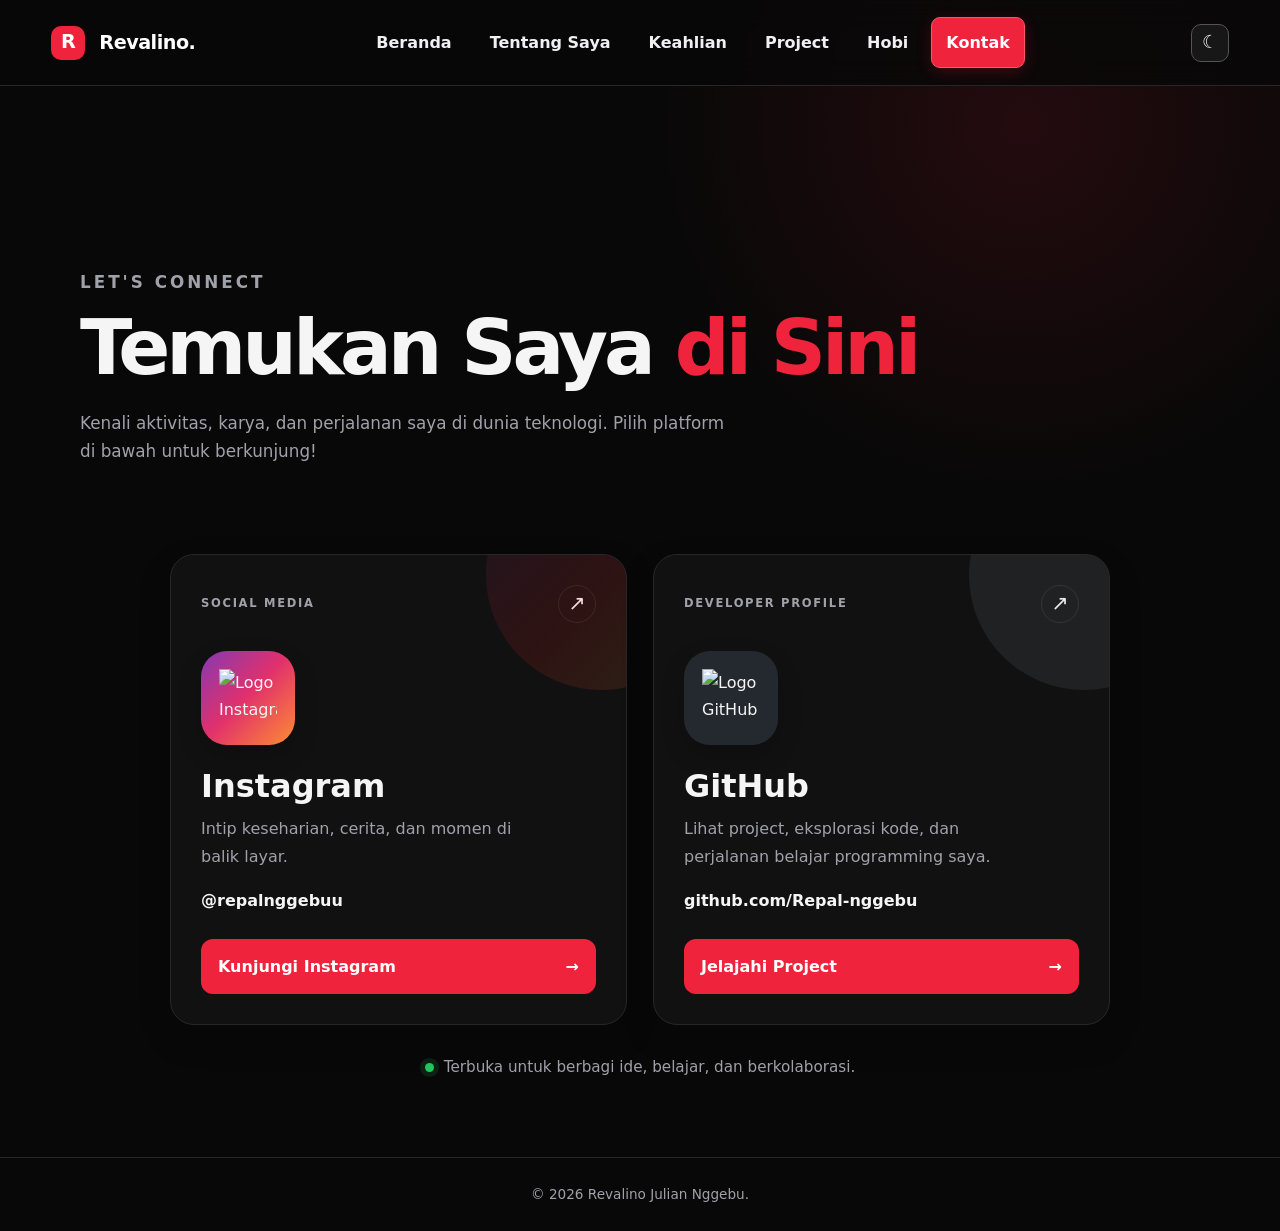
==== contact.html @ 938e16a3 "Upload portfolio website" ====
<!DOCTYPE html>
<html lang="id">
<head><meta charset="UTF-8"><meta name="viewport" content="width=device-width,initial-scale=1.0"><title>Kontak | Revalino</title><link rel="stylesheet" href="style.css"></head>
<body>
<header class="navbar"><a class="brand" href="home.html"><span>R</span> Revalino.</a><button class="menu-toggle">☰</button><nav class="nav-links"><a href="home.html">Beranda</a><a href="about.html">Tentang Saya</a><a href="skills.html">Keahlian</a><a href="projects.html">Project</a><a href="hobbies.html">Hobi</a><a class="active" href="contact.html">Kontak</a></nav><button class="theme-toggle">☾</button></header>
<main class="page container contact-page">
<div class="page-title reveal"><p class="eyebrow">LET'S CONNECT</p><h1>Temukan Saya <span>di Sini</span></h1><p>Kenali aktivitas, karya, dan perjalanan saya di dunia teknologi. Pilih platform di bawah untuk berkunjung!</p></div>
<section class="social-showcase reveal" aria-label="Akun media sosial">
  <a class="social-card instagram-card" href="https://instagram.com/repalnggebuu?srtk=MTA0azJ3cm05enR4bQ%3D%3D" target="_blank" rel="noopener noreferrer" aria-label="Buka akun Instagram">
    <div class="social-card-top"><span class="social-platform">SOCIAL MEDIA</span><span class="social-arrow" aria-hidden="true">↗</span></div>
    <div class="social-brand-icon instagram-brand"><img src="https://cdn.simpleicons.org/instagram/FFFFFF" alt="Logo Instagram"></div>
    <h2>Instagram</h2>
    <p>Intip keseharian, cerita, dan momen di balik layar.</p>
    <span class="social-username">@repalnggebuu</span>
    <span class="social-cta">Kunjungi Instagram <span aria-hidden="true">→</span></span>
  </a>
  <a class="social-card github-card" href="https://github.com/Repal-nggebu" target="_blank" rel="noopener noreferrer" aria-label="Buka akun GitHub">
    <div class="social-card-top"><span class="social-platform">DEVELOPER PROFILE</span><span class="social-arrow" aria-hidden="true">↗</span></div>
    <div class="social-brand-icon github-brand"><img src="https://cdn.simpleicons.org/github/FFFFFF" alt="Logo GitHub"></div>
    <h2>GitHub</h2>
    <p>Lihat project, eksplorasi kode, dan perjalanan belajar programming saya.</p>
    <span class="social-username">github.com/Repal-nggebu</span>
    <span class="social-cta">Jelajahi Project <span aria-hidden="true">→</span></span>
  </a>
</section>
<p class="contact-footer-note reveal"><span class="contact-pulse"></span> Terbuka untuk berbagi ide, belajar, dan berkolaborasi.</p>
</main><footer><p>© <span id="year"></span> Revalino Julian Nggebu.</p></footer><script src="script.js"></script></body></html>
---- style.css ----
:root{--bg:#080808;--surface:#111;--surface2:#171717;--text:#f5f5f5;--muted:#a1a1aa;--red:#ef233c;--red2:#ff5268;--border:#27272a;--shadow:0 20px 60px rgba(0,0,0,.35)}*{box-sizing:border-box;margin:0;padding:0}html{scroll-behavior:smooth}body{font-family:Inter,ui-sans-serif,system-ui,-apple-system,Segoe UI,sans-serif;background:radial-gradient(circle at 80% 10%,rgba(239,35,60,.12),transparent 25%),var(--bg);color:var(--text);line-height:1.7;min-height:100vh}body.light{--bg:#f5f5f5;--surface:#fff;--surface2:#eee;--text:#18181b;--muted:#5f5f67;--border:#ddd}a{color:inherit;text-decoration:none}.container{width:min(1120px,92%);margin:auto}.navbar{height:78px;display:flex;align-items:center;justify-content:space-between;gap:20px;padding:0 4%;border-bottom:1px solid var(--border);background:rgba(8,8,8,.8);backdrop-filter:blur(16px);position:sticky;top:0;z-index:20}.brand{font-weight:900;font-size:1.2rem;letter-spacing:-.5px}.brand span{display:inline-grid;place-items:center;background:var(--red);width:34px;height:34px;border-radius:10px;margin-right:8px}.nav-links{display:flex;gap:6px}.nav-links a{padding:8px 12px;border-radius:9px;color:var(--muted);font-size:.92rem}.nav-links a:hover,.nav-links a.active{color:#fff;background:rgba(239,35,60,.12)}.theme-toggle,.menu-toggle{background:var(--surface2);border:1px solid var(--border);color:var(--text);width:38px;height:38px;border-radius:10px;cursor:pointer}.menu-toggle{display:none}.hero{min-height:calc(100vh - 78px);display:grid;grid-template-columns:1.15fr .85fr;align-items:center;gap:70px}.eyebrow{color:var(--red2);font-size:.75rem;font-weight:800;letter-spacing:3px;margin-bottom:12px}.hero h1,.page-title h1{font-size:clamp(2.7rem,6vw,5.6rem);line-height:1.02;letter-spacing:-4px}.hero h1 span,.page-title h1 span{color:var(--red)}.lead,.page-title p{color:var(--muted);max-width:650px;margin-top:22px;font-size:1.05rem}.hero-actions{display:flex;gap:12px;margin-top:30px}.btn{display:inline-flex;align-items:center;justify-content:center;gap:12px;padding:12px 20px;border-radius:12px;border:1px solid var(--border);font-weight:800;cursor:pointer}.btn.primary{background:var(--red);border-color:var(--red);color:#fff}.btn.primary:hover{background:var(--red2)}.btn.ghost:hover{border-color:var(--red);color:var(--red2)}.mini-stats{display:flex;gap:34px;margin-top:50px}.mini-stats strong{display:block;font-size:1.5rem}.mini-stats small{color:var(--muted)}.hero-card{position:relative;min-height:450px;display:grid;place-items:center}.glow{position:absolute;width:300px;height:300px;background:var(--red);filter:blur(100px);opacity:.25}.avatar{width:190px;height:190px;border-radius:50%;display:grid;place-items:center;background:linear-gradient(145deg,#252525,#0b0b0b);border:1px solid #3a3a3a;box-shadow:0 0 0 12px rgba(239,35,60,.05),var(--shadow);font-size:2.5rem;font-weight:900;position:relative;z-index:2}.avatar.large{width:160px;height:160px;margin-bottom:25px}.code-window{position:absolute;right:0;bottom:20px;width:280px;padding:20px;border:1px solid var(--border);border-radius:16px;background:rgba(17,17,17,.9);box-shadow:var(--shadow);font-family:ui-monospace,monospace;font-size:.78rem;z-index:3}.dots{display:flex;gap:6px;margin-bottom:15px}.dots i{width:8px;height:8px;border-radius:50%;background:#555}.code-window code{color:#c8c8c8}.code-window code span{color:#ff7181}.code-window code b{color:#ffd166}.section,.page{padding:90px 0}.section-heading{margin-bottom:35px}.section-heading h2{font-size:2.3rem;line-height:1.1}.cards.three{display:grid;grid-template-columns:repeat(3,1fr);gap:18px}.glass-card,.hobby-card,.project-card{background:linear-gradient(145deg,rgba(255,255,255,.05),rgba(255,255,255,.015));border:1px solid var(--border);border-radius:20px;box-shadow:var(--shadow)}.glass-card{padding:28px}.glass-card .icon{font-size:2rem;color:var(--red)}.glass-card h3{margin:10px 0 6px}.glass-card p,.project-body p,.hobby-card p{color:var(--muted)}footer{border-top:1px solid var(--border);padding:25px 4%;text-align:center;color:var(--muted);font-size:.85rem}.page-title{padding:70px 0 50px}.about-grid,.skills-layout,.contact-grid{display:grid;grid-template-columns:1fr 1fr;gap:25px}.big p{margin:15px 0;color:var(--muted)}.timeline{display:flex;flex-direction:column;gap:18px}.timeline-item{display:grid;grid-template-columns:55px 1fr;gap:15px;padding:22px;border:1px solid var(--border);border-radius:16px;background:var(--surface)}.timeline-item>span{display:grid;place-items:center;width:44px;height:44px;border-radius:12px;background:rgba(239,35,60,.12);color:var(--red);font-weight:900}.timeline-item small,.tag{color:var(--red2);font-size:.7rem;font-weight:900;letter-spacing:1.5px}.skills-layout .glass-card{height:max-content}.skill{margin-top:22px}.skill>div:first-child{display:flex;justify-content:space-between;margin-bottom:7px}.skill span{color:var(--muted);font-size:.8rem}.bar{height:8px;background:var(--surface2);border-radius:99px;overflow:hidden}.bar i{display:block;height:100%;background:linear-gradient(90deg,var(--red),var(--red2));border-radius:99px}.tool-grid{display:grid;grid-template-columns:repeat(2,1fr);gap:12px}.tool{padding:25px;border:1px solid var(--border);border-radius:16px;background:var(--surface);font-weight:900}.tool small{display:block;color:var(--muted);font-weight:500}.project-grid{display:grid;grid-template-columns:repeat(2,1fr);gap:22px}.project-card{overflow:hidden}.project-cover{height:190px;display:grid;place-items:center;font-size:2rem;font-weight:1000;letter-spacing:5px;background:linear-gradient(135deg,#3a080f,#ef233c)}.project-cover.dark{background:linear-gradient(135deg,#050505,#252525)}.project-cover.purple{background:linear-gradient(135deg,#180a27,#7438ca)}.project-cover.grid-art{background-color:#111;background-image:linear-gradient(#292929 1px,transparent 1px),linear-gradient(90deg,#292929 1px,transparent 1px);background-size:25px 25px}.project-body{padding:24px}.project-body h2{margin:8px 0}.project-tech{display:flex;flex-wrap:wrap;gap:8px;margin-top:18px}.project-tech span{font-size:.75rem;padding:5px 9px;border-radius:7px;background:var(--surface2);color:var(--muted)}.hobby-grid{display:grid;grid-template-columns:repeat(2,1fr);gap:20px}.hobby-card{padding:35px}.hobby-icon{font-size:3rem;margin-bottom:10px}.contact-info{display:flex;flex-direction:column;gap:14px}.contact-item{display:flex;gap:16px;align-items:center;padding:20px;border:1px solid var(--border);border-radius:16px;background:var(--surface)}.contact-item>span{width:44px;height:44px;border-radius:12px;background:rgba(239,35,60,.12);color:var(--red);display:grid;place-items:center;font-size:1.3rem}.contact-item small{display:block;color:var(--muted);font-size:.65rem;letter-spacing:2px}.contact-item b{font-size:.9rem}.contact-form{display:flex;flex-direction:column;gap:15px}.contact-form label{font-weight:700}.contact-form input,.contact-form textarea{display:block;width:100%;margin-top:7px;padding:12px 14px;border-radius:10px;border:1px solid var(--border);background:var(--surface2);color:var(--text);font:inherit;outline:none}.contact-form input:focus,.contact-form textarea:focus{border-color:var(--red)}.form-note{font-size:.85rem;color:var(--red2)}.reveal{opacity:0;transform:translateY(18px);transition:.7s ease}.reveal.show{opacity:1;transform:none}@media(max-width:850px){.navbar{height:70px}.menu-toggle{display:block;order:3}.theme-toggle{order:2}.nav-links{display:none;position:absolute;left:4%;right:4%;top:78px;flex-direction:column;background:var(--surface);padding:10px;border:1px solid var(--border);border-radius:14px}.nav-links.open{display:flex}.nav-links a{padding:12px}.hero{grid-template-columns:1fr;gap:20px;padding-top:70px}.hero-card{min-height:360px}.cards.three,.about-grid,.skills-layout,.project-grid,.hobby-grid,.contact-grid{grid-template-columns:1fr}.mini-stats{margin-top:35px}.page-title h1{font-size:3.2rem}.tool-grid{grid-template-columns:repeat(2,1fr)}}@media(max-width:500px){.hero h1{font-size:2.7rem;letter-spacing:-2px}.hero-actions{flex-direction:column}.mini-stats{gap:18px}.mini-stats strong{font-size:1.2rem}.code-window{width:240px;right:0}.page{padding-top:50px}.page-title{padding-top:30px}.page-title h1{font-size:2.7rem}.tool-grid{grid-template-columns:1fr}.navbar{padding:0 4%}}


/* Welcome / entry page */
.welcome-page{min-height:100vh;overflow-x:hidden;display:grid;place-items:center;padding:28px}
.welcome-wrap{position:relative;width:min(100%,720px);text-align:center}
.welcome-glow{position:absolute;inset:10% 12%;background:var(--red);filter:blur(120px);opacity:.22;pointer-events:none}
.welcome-card{position:relative;padding:clamp(30px,7vw,65px);border:1px solid #383838;border-radius:28px;background:linear-gradient(145deg,rgba(24,24,24,.97),rgba(9,9,9,.96));box-shadow:0 28px 90px rgba(0,0,0,.55)}
.welcome-brand{display:inline-flex;align-items:center;margin-bottom:30px;font-size:1.3rem}
.welcome-avatar{width:112px;height:112px;margin:0 auto 25px;display:grid;place-items:center;border-radius:50%;font-size:1.8rem;font-weight:950;background:linear-gradient(145deg,#ef233c,#650c18);border:4px solid #ff6575;box-shadow:0 0 0 9px rgba(239,35,60,.12)}
.welcome-card h1{font-size:clamp(2.4rem,7vw,4.3rem);line-height:1.08;letter-spacing:-2px}
.welcome-card h1 span{color:#ff5369}
.welcome-description{max-width:460px;margin:20px auto 28px;color:#c7c7ce;font-size:1.05rem}
.welcome-button{min-height:54px;padding:14px 25px;font-size:1rem;box-shadow:0 10px 30px rgba(239,35,60,.22)}
.welcome-footer{display:flex;justify-content:center;align-items:center;gap:9px;margin-top:30px;color:#d0d0d5;font-size:.82rem}
.status-dot{width:8px;height:8px;border-radius:50%;background:#49df9a;box-shadow:0 0 12px #49df9a}
.welcome-copyright{position:relative;margin-top:20px;color:#aaa;font-size:.82rem}
/* Stronger navbar contrast and larger navigation text */
.navbar{min-height:86px}
.nav-links{gap:8px}
.nav-links a{font-size:1rem;font-weight:750;color:#f0f0f3;padding:11px 14px;border:1px solid transparent;transition:background .2s,border-color .2s,color .2s}
.nav-links a:hover{color:#fff;background:#8f1020;border-color:#ff5369}
.nav-links a.active{color:#fff;background:#ef233c;border-color:#ff5369;box-shadow:0 4px 16px rgba(239,35,60,.2)}
.brand{color:#fff}
.theme-toggle{font-size:1.1rem;color:#fff;border-color:#555}
@media(max-width:850px){.navbar{min-height:78px}.nav-links{top:82px}.nav-links a{font-size:1.02rem;padding:13px 14px}}
@media(max-width:500px){.welcome-page{padding:16px}.welcome-card{padding:32px 22px}.welcome-card h1{letter-spacing:-1px}.welcome-description{font-size:.96rem}}


/* Social links with original brand logos */
.social-contact{transition:transform .2s ease,border-color .2s ease,background .2s ease}
.social-contact:hover{transform:translateY(-3px);border-color:var(--red);background:var(--surface2)}
.brand-logo{width:34px;height:34px;object-fit:contain;flex:0 0 34px}
.instagram-logo{padding:5px;border-radius:10px;background:rgba(228,64,95,.12)}
.github-logo{padding:5px;border-radius:10px;background:#24292f}
.social-contact>div{min-width:0}
.social-contact b{display:block;overflow-wrap:anywhere}
.social-hint{display:block;margin-top:3px;color:var(--red2);font-size:.78rem}
.contact-icon{width:44px;height:44px;flex:0 0 44px;border-radius:12px;background:rgba(239,35,60,.12);color:var(--red);display:grid;place-items:center;font-size:1.3rem}

/* Education history on About page */
.education-section{margin-top:70px}
.education-section .section-heading h2{font-size:clamp(2rem,4vw,2.8rem);line-height:1.15}
.education-section .section-heading h2 span{color:var(--red)}
.education-intro{color:var(--muted);margin-top:10px}
.education-list{display:grid;grid-template-columns:repeat(2,minmax(0,1fr));gap:18px}
.education-card{display:grid;grid-template-columns:145px 1fr;gap:18px;align-items:start;padding:24px;border:1px solid var(--border);border-radius:18px;background:var(--surface);transition:transform .2s ease,border-color .2s ease}
.education-card:hover{transform:translateY(-3px);border-color:var(--red)}
.education-year{font-weight:900;color:#fff;background:var(--red);border-radius:10px;padding:8px 10px;text-align:center;font-size:.88rem}
.education-level{font-size:.67rem;letter-spacing:1.2px;font-weight:900;color:var(--red2)}
.education-card h3{font-size:1.08rem;line-height:1.35;margin:5px 0 7px}
.education-card p{color:var(--muted);font-size:.92rem}
@media(max-width:700px){.education-list{grid-template-columns:1fr}.education-card{grid-template-columns:125px 1fr;gap:13px;padding:18px}}
@media(max-width:420px){.education-card{grid-template-columns:1fr}.education-year{justify-self:start;min-width:125px}}


/* About page content requested by the user */
.about-description{margin-top:24px;padding:0;background:transparent;border:0;border-radius:0;box-shadow:none}
.about-description .section-heading{margin-bottom:22px}
.about-description .section-heading h2{font-size:clamp(1.8rem,4vw,2.5rem);line-height:1.15}
.about-description .section-heading h2 span{color:var(--red)}
.about-description p{line-height:1.85;margin:0 0 16px;color:var(--muted)}
.about-description p:last-child{margin-bottom:0}
.education-timeline{position:relative;display:grid;gap:24px;margin-top:26px;padding-left:8px}
.education-timeline:before{content:"";position:absolute;left:31px;top:28px;bottom:35px;width:3px;background:var(--border)}
.education-entry{position:relative;display:grid;grid-template-columns:64px minmax(0,1fr);gap:16px;align-items:start}
.education-symbol{z-index:1;width:56px;height:56px;border-radius:50%;display:grid;place-items:center;background:#2563eb;color:#fff;font-size:1.35rem;font-weight:800;box-shadow:0 0 0 5px var(--bg)}
.education-entry.current .education-symbol{background:#16a34a}
.education-year-text{display:block;color:var(--muted);margin:2px 0 7px;font-weight:600}
.education-entry h3{font-size:1.2rem;margin:0 0 7px}
.education-tag{display:inline-block;background:rgba(37,99,235,.14);color:#60a5fa;border-radius:999px;padding:4px 10px;font-size:.82rem;font-weight:700;margin-bottom:8px}
.education-entry.current .education-tag{background:rgba(22,163,74,.14);color:#4ade80}
.education-entry p,.interest-row p{color:var(--muted);line-height:1.8}
.skills-interest{margin-top:64px}
.skills-interest .section-heading h2{font-size:clamp(1.8rem,4vw,2.5rem)}
.interest-row{display:grid;grid-template-columns:56px minmax(0,1fr);gap:18px;padding:22px 10px;border-bottom:1px solid var(--border);align-items:center}
.interest-row:last-child{border-bottom:0}
.interest-icon{font-size:1.45rem;font-weight:800;text-align:center;color:var(--red)}
.interest-row h3{font-size:1.15rem;margin-bottom:7px}
@media(max-width:600px){.about-description{padding:0}.education-entry{grid-template-columns:48px minmax(0,1fr);gap:12px}.education-symbol{width:44px;height:44px;font-size:1.1rem}.education-timeline:before{left:28px}.education-entry p,.interest-row p{font-size:.94rem}.interest-row{grid-template-columns:40px minmax(0,1fr);gap:10px}}


/* Contact page: prominent Instagram and GitHub cards */
.contact-page{padding-bottom:76px}
.contact-page .page-title>p:last-child{max-width:650px}
.social-showcase{display:grid;grid-template-columns:repeat(2,minmax(0,1fr));gap:26px;margin:38px auto 0;max-width:940px}
.social-card{position:relative;display:flex;flex-direction:column;align-items:flex-start;min-height:360px;padding:30px;border:1px solid var(--border);border-radius:24px;overflow:hidden;text-decoration:none;color:var(--text);background:var(--surface);box-shadow:0 14px 36px rgba(0,0,0,.12);transition:transform .25s ease,border-color .25s ease,box-shadow .25s ease}
.social-card:before{content:"";position:absolute;width:230px;height:230px;border-radius:50%;right:-90px;top:-95px;opacity:.12;pointer-events:none}
.instagram-card:before{background:linear-gradient(135deg,#833ab4,#fd1d1d,#fcb045)}
.github-card:before{background:#8b949e}
.social-card:hover{transform:translateY(-8px);border-color:var(--red);box-shadow:0 22px 48px rgba(239,35,60,.16)}
.social-card-top{width:100%;display:flex;align-items:center;justify-content:space-between;gap:12px}
.social-platform{font-size:.72rem;letter-spacing:1.7px;font-weight:850;color:var(--muted)}
.social-arrow{display:grid;place-items:center;width:38px;height:38px;border:1px solid var(--border);border-radius:50%;font-size:1.3rem;transition:transform .2s ease,background .2s ease}
.social-card:hover .social-arrow{transform:translate(3px,-3px);background:var(--red);border-color:var(--red);color:white}
.social-brand-icon{display:grid;place-items:center;width:94px;height:94px;margin:28px 0 22px;border-radius:26px;box-shadow:0 10px 24px rgba(0,0,0,.2)}
.social-brand-icon img{width:58px;height:58px;object-fit:contain}
.instagram-brand{background:linear-gradient(135deg,#833ab4 0%,#e1306c 48%,#fd8d32 100%)}
.github-brand{background:#24292f}
.social-card h2{font-size:2rem;line-height:1.2;margin:0 0 10px}
.social-card p{color:var(--muted);line-height:1.75;margin:0 0 16px;max-width:340px}
.social-username{font-weight:750;overflow-wrap:anywhere;margin-bottom:24px}
.social-cta{display:flex;align-items:center;justify-content:space-between;gap:14px;width:100%;margin-top:auto;padding:14px 17px;border-radius:12px;background:var(--red);color:#fff;font-weight:800;transition:background .2s ease}
.social-card:hover .social-cta{background:#c91831}
.contact-footer-note{display:flex;align-items:center;justify-content:center;gap:10px;text-align:center;margin:30px auto 0;color:var(--muted);font-size:.95rem}
.contact-pulse{width:9px;height:9px;border-radius:50%;background:#22c55e;box-shadow:0 0 0 5px rgba(34,197,94,.13)}
@media(max-width:700px){.social-showcase{grid-template-columns:1fr;gap:18px;margin-top:28px}.social-card{min-height:330px;padding:24px}.social-brand-icon{width:82px;height:82px;margin:23px 0 18px}.social-brand-icon img{width:50px;height:50px}.social-card h2{font-size:1.75rem}}


/* Skills page: visual expertise cards */
.skill-showcase{display:grid;gap:22px;margin:0 0 34px}
.expertise-card{position:relative;display:grid;grid-template-columns:142px minmax(0,1fr);gap:30px;align-items:start;padding:32px;border:1px solid var(--border);border-radius:24px;overflow:hidden;background:linear-gradient(115deg,rgba(239,35,60,.10),rgba(255,255,255,.025) 42%),var(--surface);box-shadow:var(--shadow);transition:transform .25s ease,border-color .25s ease}
.expertise-card:after{content:"";position:absolute;width:180px;height:180px;border-radius:50%;right:-85px;top:-90px;background:var(--red);opacity:.07;filter:blur(3px);pointer-events:none}
.expertise-card:hover{transform:translateY(-4px);border-color:rgba(239,35,60,.65)}
.expertise-icon{width:126px;height:126px;display:grid;place-items:center;border-radius:27px;color:#fff;background:linear-gradient(145deg,var(--red),#8d1020);box-shadow:0 14px 35px rgba(239,35,60,.25)}
.expertise-icon svg{width:76px;height:76px}
.programming-card .expertise-icon{background:linear-gradient(145deg,#ff5268,#b5162b)}
.multimedia-card .expertise-icon{background:linear-gradient(145deg,#a855f7,#6d28d9)}
.expertise-number{display:inline-block;color:var(--red2);font-size:.72rem;font-weight:900;letter-spacing:2px;margin-bottom:5px}
.expertise-content h2{font-size:clamp(1.35rem,2.5vw,1.8rem);line-height:1.25;margin-bottom:12px}
.expertise-content p{color:var(--muted);font-size:1rem;line-height:1.85}
.expertise-tags{display:flex;flex-wrap:wrap;gap:9px;margin-top:19px}
.expertise-tags span{border:1px solid var(--border);background:var(--surface2);border-radius:999px;padding:6px 12px;font-size:.8rem;font-weight:700;color:var(--text)}
.skills-note{display:flex;align-items:center;gap:17px;padding:22px 25px;border-radius:18px;border:1px solid rgba(239,35,60,.3);background:rgba(239,35,60,.07);margin-bottom:20px}
.skills-note-icon{font-size:2.2rem;color:var(--red2)}
.skills-note p{color:var(--muted)}.skills-note strong{color:var(--text)}
@media(max-width:700px){.expertise-card{grid-template-columns:1fr;gap:20px;padding:24px}.expertise-icon{width:94px;height:94px;border-radius:22px}.expertise-icon svg{width:58px;height:58px}.expertise-content p{font-size:.95rem}.skills-note{align-items:flex-start;padding:18px}}


/* Small grey icons for each individual skill */
.skill-icon-list{gap:10px}
.skill-icon-list .skill-chip{display:inline-flex;align-items:center;gap:8px;padding:8px 13px;border:1px solid var(--border);background:var(--surface2);border-radius:12px;color:var(--text);font-size:.83rem;font-weight:750;transition:transform .2s ease,border-color .2s ease,background .2s ease}
.skill-icon-list .skill-chip svg{width:23px;height:23px;flex:0 0 23px;fill:none;stroke:#9ca3af;stroke-width:1.8;stroke-linecap:round;stroke-linejoin:round}
.skill-icon-list .skill-chip:hover{transform:translateY(-2px);border-color:var(--red);background:rgba(239,35,60,.08)}
.skill-icon-list .skill-chip:hover svg{stroke:var(--red2)}
@media(max-width:700px){.skill-icon-list .skill-chip{font-size:.8rem;padding:7px 10px}.skill-icon-list .skill-chip svg{width:21px;height:21px;flex-basis:21px}}

.profile-photo {
    width: 220px;
    height: 220px;
    margin: 0 auto 25px;
    border-radius: 50%;
    overflow: hidden;
    border: 4px solid #ef233c;
    box-shadow: 0 0 25px rgba(239, 35, 60, 0.3);
}

.profile-photo img {
    width: 100%;
    height: 100%;
    object-fit: cover;
    object-position: center;
}

.login-profile-photo {
    width: 130px;
    height: 130px;
    margin: 0 auto 20px;
    border-radius: 50%;
    overflow: hidden;
    border: 3px solid #ef233c;
    box-shadow: 0 0 20px rgba(239, 35, 60, 0.4);
}

.login-profile-photo img {
    width: 100%;
    height: 100%;
    object-fit: cover;
    object-position: center;
}
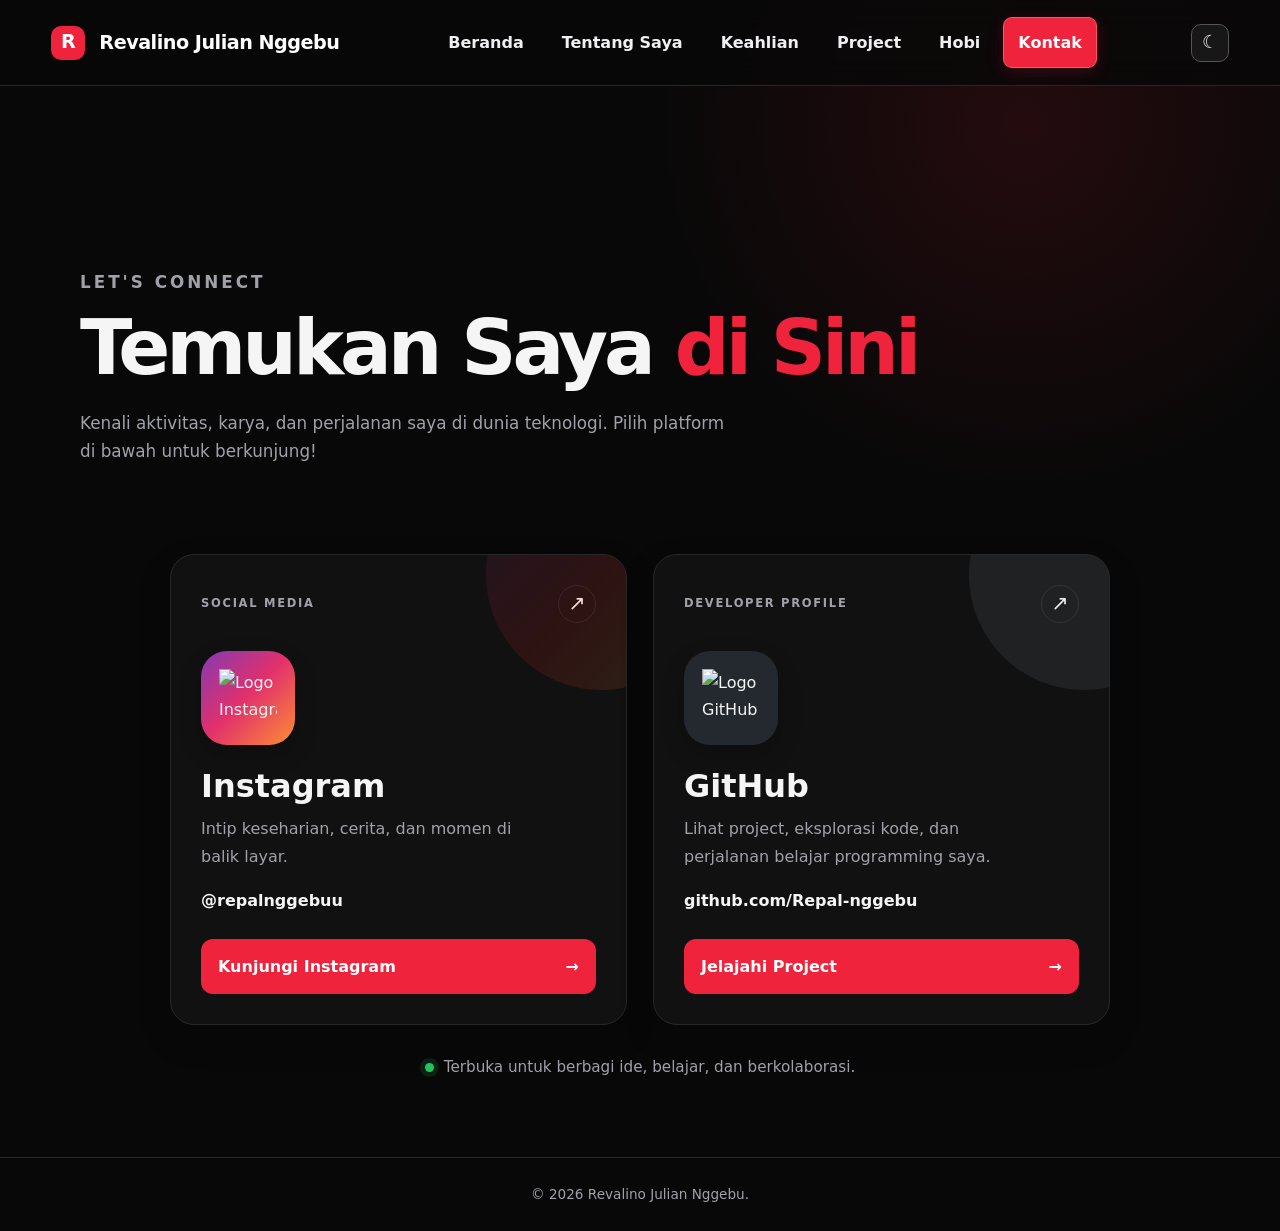
==== commit e874ed03: "Update codingan portfolio" ====
--- a/contact.html
+++ b/contact.html
@@ -2,7 +2,7 @@
 <html lang="id">
 <head><meta charset="UTF-8"><meta name="viewport" content="width=device-width,initial-scale=1.0"><title>Kontak | Revalino</title><link rel="stylesheet" href="style.css"></head>
 <body>
-<header class="navbar"><a class="brand" href="home.html"><span>R</span> Revalino.</a><button class="menu-toggle">☰</button><nav class="nav-links"><a href="home.html">Beranda</a><a href="about.html">Tentang Saya</a><a href="skills.html">Keahlian</a><a href="projects.html">Project</a><a href="hobbies.html">Hobi</a><a class="active" href="contact.html">Kontak</a></nav><button class="theme-toggle">☾</button></header>
+<header class="navbar"><a class="brand" href="home.html"><span>R</span> Revalino Julian Nggebu </a><button class="menu-toggle">☰</button><nav class="nav-links"><a href="home.html">Beranda</a><a href="about.html">Tentang Saya</a><a href="skills.html">Keahlian</a><a href="projects.html">Project</a><a href="hobbies.html">Hobi</a><a class="active" href="contact.html">Kontak</a></nav><button class="theme-toggle">☾</button></header>
 <main class="page container contact-page">
 <div class="page-title reveal"><p class="eyebrow">LET'S CONNECT</p><h1>Temukan Saya <span>di Sini</span></h1><p>Kenali aktivitas, karya, dan perjalanan saya di dunia teknologi. Pilih platform di bawah untuk berkunjung!</p></div>
 <section class="social-showcase reveal" aria-label="Akun media sosial">
